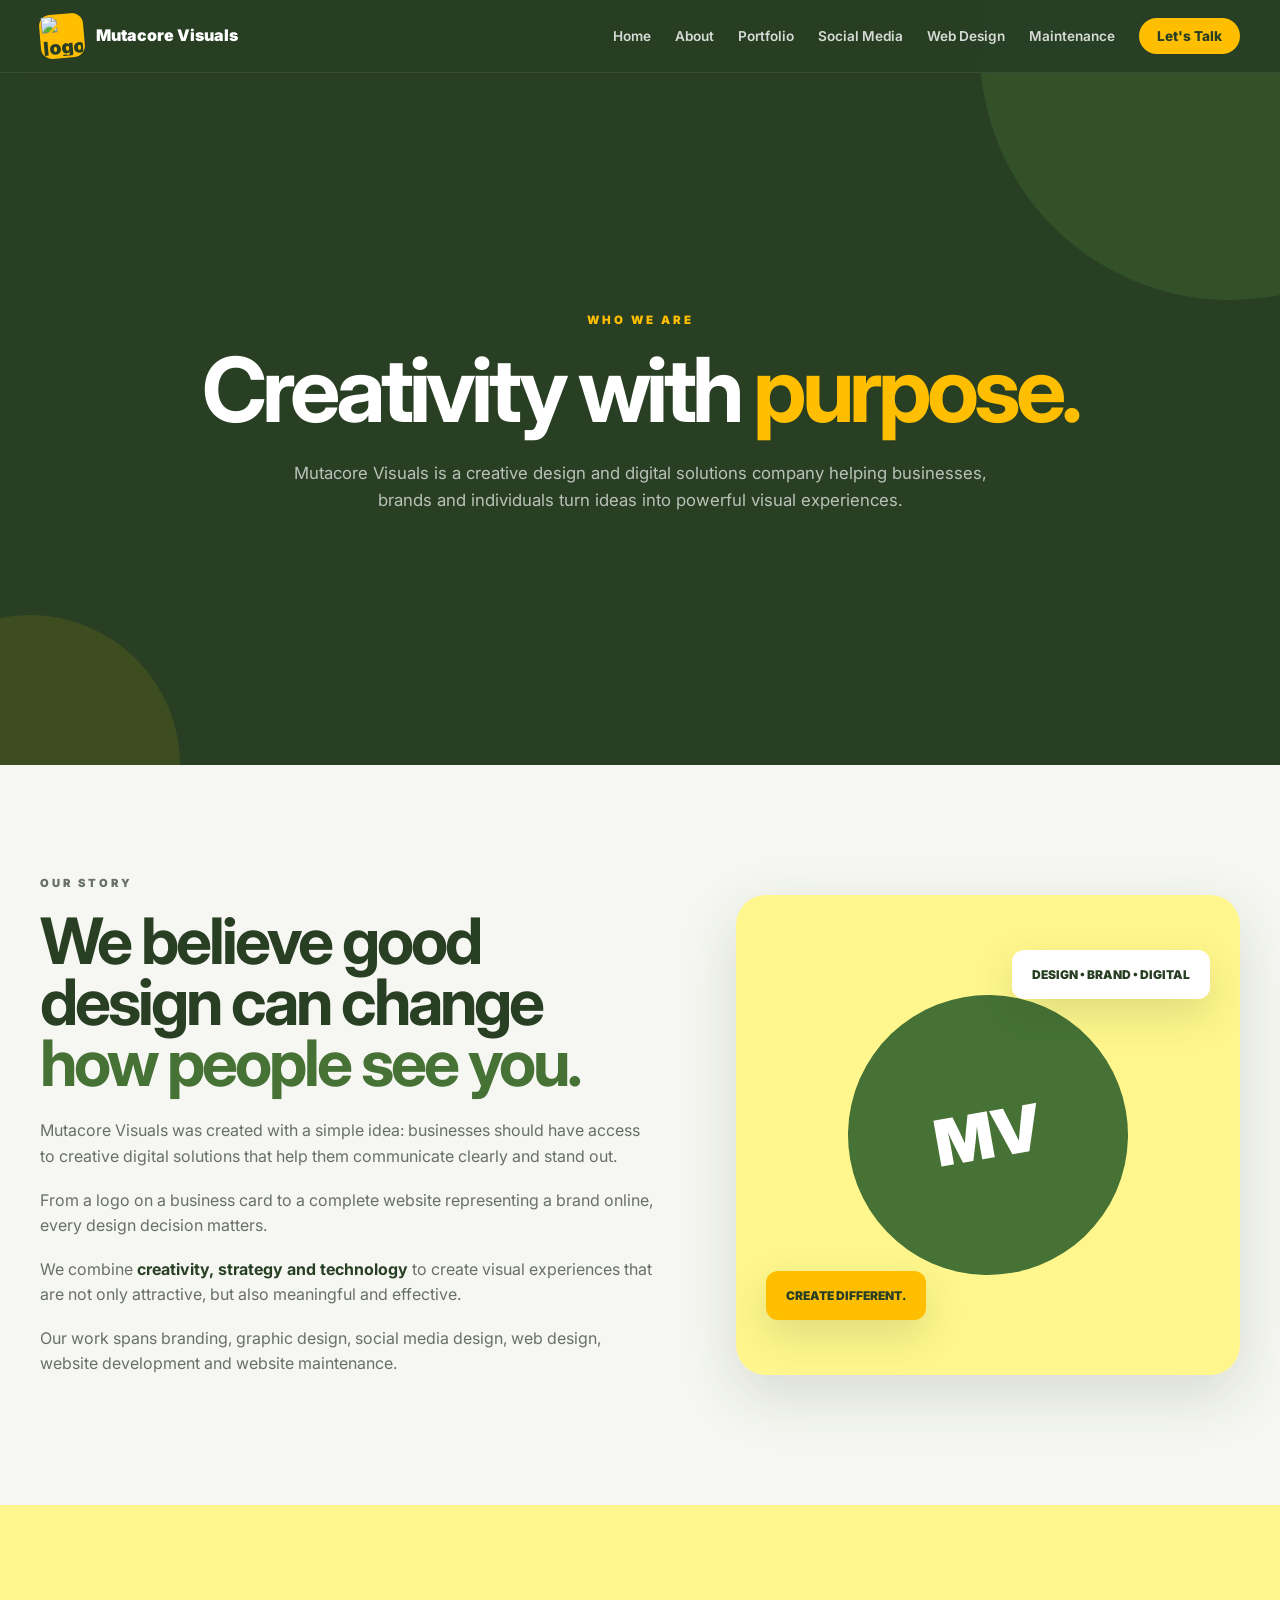
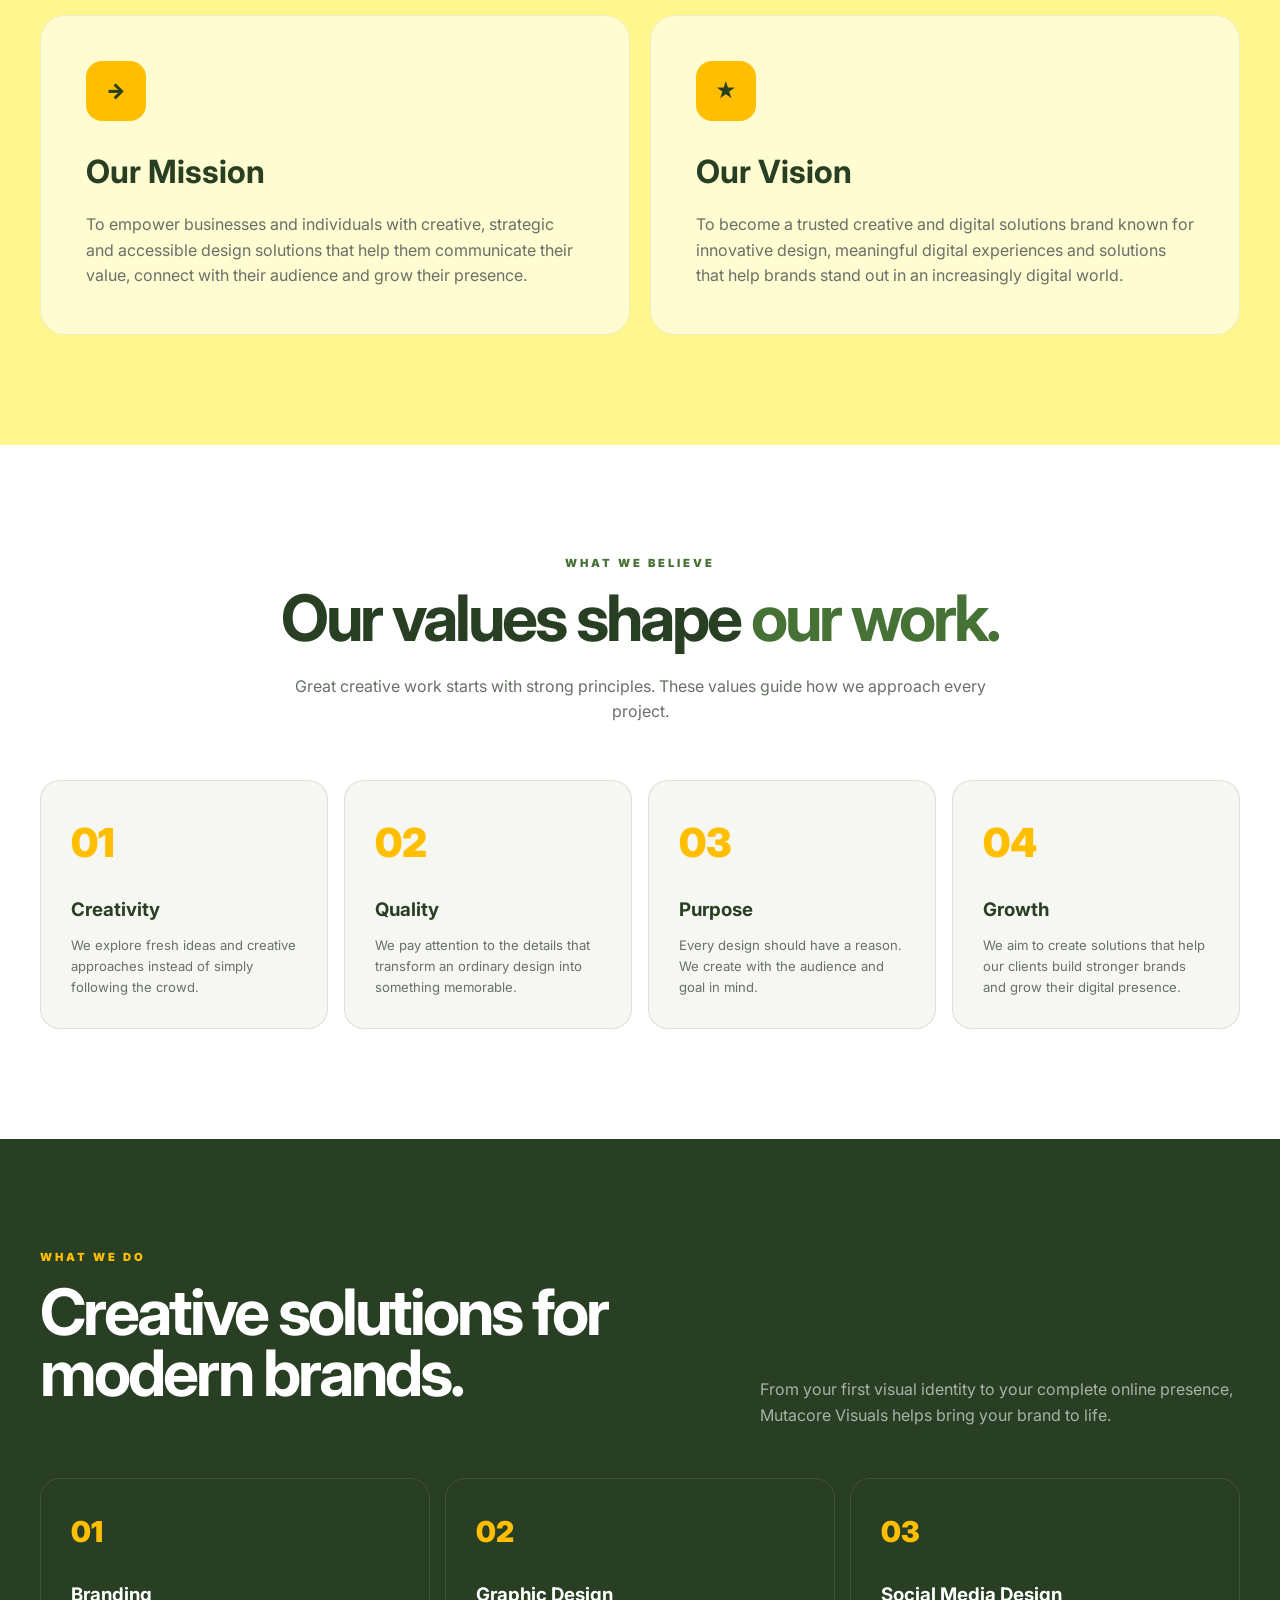
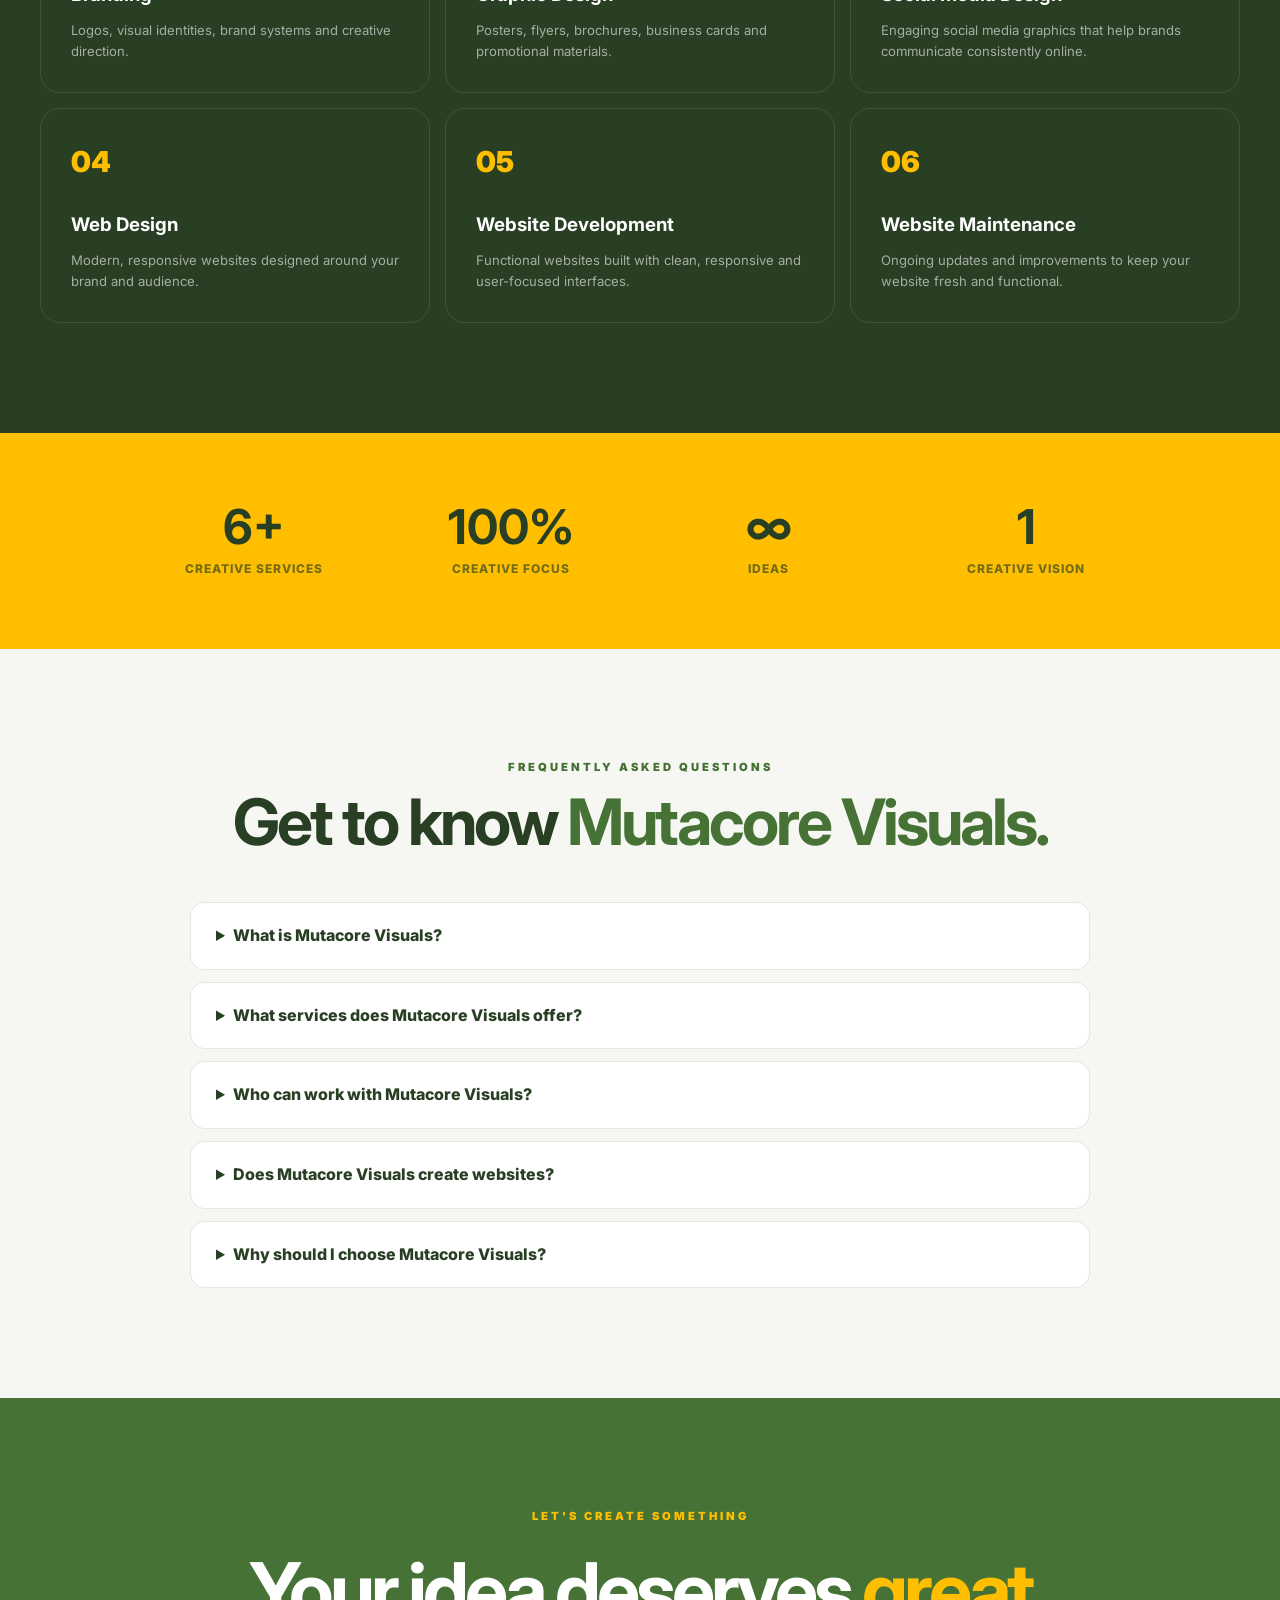
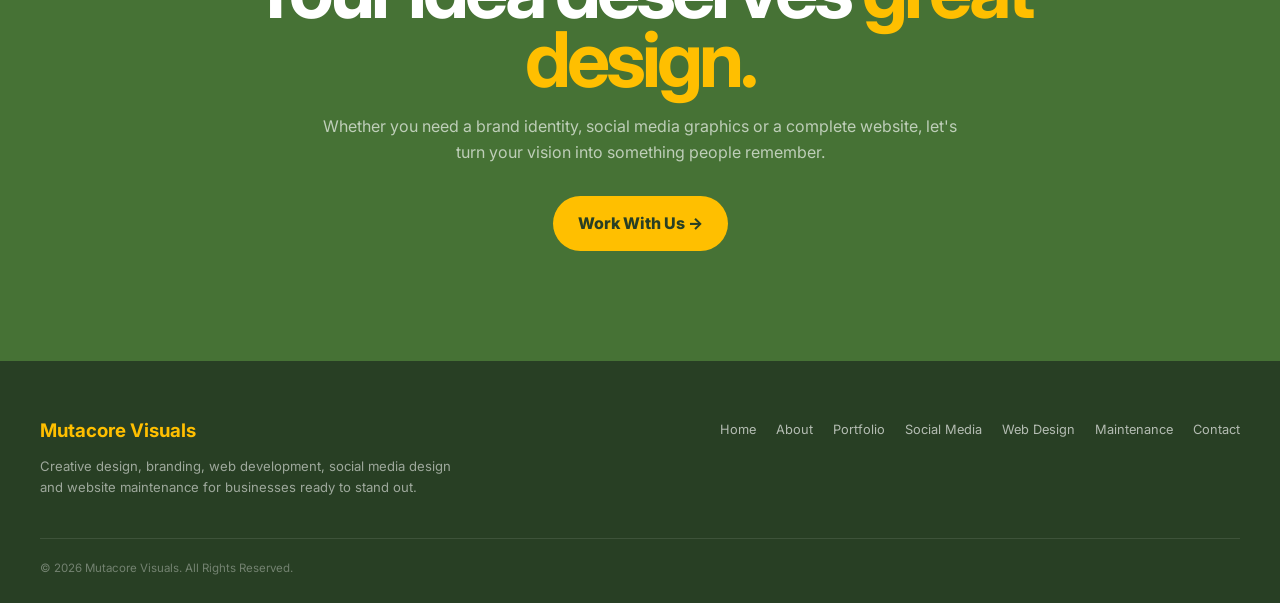
==== aboutus.html @ 016a48d6 "Add files via upload" ====
<!DOCTYPE html>
<html lang="en">

<head>

    <!-- =====================================================
         BASIC SEO
    ====================================================== -->

    <meta charset="UTF-8">

    <meta name="viewport" content="width=device-width, initial-scale=1.0">

    <title>About Us | Mutacore Visuals</title>

    <meta name="description"
        content="Learn about Mutacore Visuals, a creative design and digital solutions company specializing in branding, graphic design, social media design, web design and website maintenance.">

    <meta name="keywords"
        content="Mutacore Visuals, graphic design Kenya, web design Kenya, branding Kenya, social media design, website development, creative agency Kenya">

    <meta name="author"
        content="Mutacore Visuals">

    <meta name="robots"
        content="index, follow">

    <meta name="theme-color"
        content="#283F24">


    <!-- =====================================================
         OPEN GRAPH
    ====================================================== -->

    <meta property="og:title"
        content="About Mutacore Visuals">

    <meta property="og:description"
        content="Discover the story, mission, vision and creative approach behind Mutacore Visuals.">

    <meta property="og:type"
        content="website">

    <meta property="og:site_name"
        content="Mutacore Visuals">


    <!-- =====================================================
         CANONICAL
    ====================================================== -->

    <link rel="canonical"
        href="https://www.mutacorevisuals.com/aboutus.html">


    <!-- =====================================================
         GOOGLE FONT
    ====================================================== -->

    <link rel="preconnect"
        href="https://fonts.googleapis.com">

    <link rel="preconnect"
        href="https://fonts.gstatic.com"
        crossorigin>

    <link
        href="https://fonts.googleapis.com/css2?family=Inter:wght@400;500;600;700;800;900&display=swap"
        rel="stylesheet">


    <!-- =====================================================
         AEO / STRUCTURED DATA
    ====================================================== -->

    <script type="application/ld+json">

    {
        "@context": "https://schema.org",

        "@type": "Organization",

        "name": "Mutacore Visuals",

        "description": "Creative design and digital solutions company specializing in branding, graphic design, social media design, web design and website maintenance.",

        "areaServed": "Kenya",

        "knowsAbout": [
            "Graphic Design",
            "Branding",
            "Web Design",
            "Website Development",
            "Social Media Design",
            "Website Maintenance"
        ]

    }

    </script>


    <!-- =====================================================
         CSS
    ====================================================== -->

    <style>

        /* =====================================================
           BRAND COLORS
        ====================================================== */

        :root {

            --gold: #FFBF00;

            --cream: #FFF78D;

            --green: #467235;

            --dark-green: #283F24;

            --white: #ffffff;

            --light: #f6f7f2;

            --gray: #687067;

            --border:
                rgba(40,63,36,0.12);

            --shadow:
                0 20px 60px rgba(40,63,36,0.15);

        }


        /* =====================================================
           RESET
        ====================================================== */

        * {

            margin: 0;

            padding: 0;

            box-sizing: border-box;

        }


        html {

            scroll-behavior: smooth;

        }


        body {

            font-family:
                "Inter",
                sans-serif;

            background:
                var(--light);

            color:
                var(--dark-green);

            line-height:
                1.6;

            overflow-x:
                hidden;

        }


        a {

            text-decoration:
                none;

            color:
                inherit;

        }


        /* =====================================================
           NAVBAR
        ====================================================== */

        .navbar {

            position:
                fixed;

            top:
                0;

            left:
                0;

            width:
                100%;

            z-index:
                1000;

            background:
                rgba(40,63,36,0.95);

            backdrop-filter:
                blur(15px);

            border-bottom:
                1px solid
                rgba(255,255,255,0.08);

        }


        .nav-container {

            max-width:
                1250px;

            margin:
                auto;

            padding:
                14px 25px;

            display:
                flex;

            align-items:
                center;

            justify-content:
                space-between;

        }


        .logo {

            display:
                flex;

            align-items:
                center;

            gap:
                12px;

            color:
                white;

            font-weight:
                900;

        }


        .logo-symbol {

            width:
                44px;

            height:
                44px;

            display:
                grid;

            place-items:
                center;

            background:
                var(--gold);

            color:
                var(--dark-green);

            border-radius:
                11px;

            font-size:
                1.2rem;

            transform:
                rotate(-5deg);

            transition:
                0.3s;

        }


        .logo:hover .logo-symbol {

            transform:
                rotate(5deg)
                scale(1.08);

        }


        .nav-links {

            display:
                flex;

            align-items:
                center;

            gap:
                24px;

            list-style:
                none;

        }


        .nav-links a {

            color:
                rgba(255,255,255,0.82);

            font-size:
                0.85rem;

            font-weight:
                600;

            transition:
                0.3s;

        }


        .nav-links a:hover {

            color:
                var(--gold);

        }


        .nav-contact {

            background:
                var(--gold);

            color:
                var(--dark-green) !important;

            padding:
                10px 18px;

            border-radius:
                30px;

            font-weight:
                800 !important;

        }


        /* =====================================================
           HERO
        ====================================================== */

        .hero {

            min-height:
                85vh;

            padding:
                150px 25px 90px;

            background:
                var(--dark-green);

            color:
                white;

            position:
                relative;

            overflow:
                hidden;

            display:
                flex;

            align-items:
                center;

        }


        .hero::before {

            content:
                "";

            position:
                absolute;

            width:
                500px;

            height:
                500px;

            border-radius:
                50%;

            background:
                var(--green);

            opacity:
                0.35;

            right:
                -200px;

            top:
                -200px;

            animation:
                floatCircle 8s ease-in-out infinite;

        }


        .hero::after {

            content:
                "";

            position:
                absolute;

            width:
                300px;

            height:
                300px;

            border-radius:
                50%;

            background:
                var(--gold);

            opacity:
                0.1;

            left:
                -120px;

            bottom:
                -150px;

        }


        .hero-container {

            max-width:
                1200px;

            width:
                100%;

            margin:
                auto;

            position:
                relative;

            z-index:
                2;

            text-align:
                center;

        }


        .hero-label {

            color:
                var(--gold);

            font-size:
                0.72rem;

            font-weight:
                900;

            letter-spacing:
                3px;

            text-transform:
                uppercase;

            margin-bottom:
                20px;

            animation:
                fadeUp 0.8s ease forwards;

        }


        .hero h1 {

            max-width:
                1000px;

            margin:
                auto;

            font-size:
                clamp(3.3rem,7vw,7rem);

            line-height:
                0.9;

            letter-spacing:
                -5px;

            animation:
                fadeUp 0.8s ease 0.1s forwards;

            opacity:
                0;

        }


        .hero h1 span {

            color:
                var(--gold);

        }


        .hero p {

            max-width:
                700px;

            margin:
                30px auto 0;

            color:
                rgba(255,255,255,0.68);

            font-size:
                1.05rem;

            animation:
                fadeUp 0.8s ease 0.25s forwards;

            opacity:
                0;

        }


        /* =====================================================
           COMMON SECTION
        ====================================================== */

        .section {

            padding:
                110px 25px;

        }


        .container {

            max-width:
                1200px;

            margin:
                auto;

        }


        .label {

            color:
                var(--green);

            font-size:
                0.7rem;

            text-transform:
                uppercase;

            letter-spacing:
                3px;

            font-weight:
                900;

            margin-bottom:
                15px;

        }


        .section-title {

            font-size:
                clamp(2.5rem,5vw,4.5rem);

            line-height:
                0.95;

            letter-spacing:
                -3px;

            margin-bottom:
                25px;

        }


        .section-text {

            color:
                var(--gray);

            max-width:
                700px;

        }


        /* =====================================================
           STORY
        ====================================================== */

        .story {

            background:
                var(--light);

        }


        .story-grid {

            display:
                grid;

            grid-template-columns:
                1.1fr 0.9fr;

            gap:
                80px;

            align-items:
                center;

        }


        .story-content p {

            color:
                var(--gray);

            margin-bottom:
                18px;

        }


        .story-content strong {

            color:
                var(--dark-green);

        }


        .story-visual {

            min-height:
                480px;

            background:
                var(--cream);

            border-radius:
                30px;

            position:
                relative;

            overflow:
                hidden;

            display:
                flex;

            align-items:
                center;

            justify-content:
                center;

            box-shadow:
                var(--shadow);

        }


        .visual-circle {

            width:
                280px;

            height:
                280px;

            border-radius:
                50%;

            background:
                var(--green);

            display:
                grid;

            place-items:
                center;

            color:
                white;

            font-size:
                4rem;

            font-weight:
                900;

            transform:
                rotate(-10deg);

            animation:
                visualFloat 5s ease-in-out infinite;

        }


        .visual-small {

            position:
                absolute;

            padding:
                15px 20px;

            border-radius:
                12px;

            background:
                white;

            color:
                var(--dark-green);

            font-size:
                0.75rem;

            font-weight:
                900;

            box-shadow:
                0 15px 40px
                rgba(40,63,36,0.15);

        }


        .visual-one {

            top:
                55px;

            right:
                30px;

            animation:
                smallFloat 4s ease-in-out infinite;

        }


        .visual-two {

            bottom:
                55px;

            left:
                30px;

            background:
                var(--gold);

            animation:
                smallFloat 4s ease-in-out 1s infinite;

        }


        /* =====================================================
           MISSION & VISION
        ====================================================== */

        .mission {

            background:
                var(--cream);

        }


        .mission-grid {

            display:
                grid;

            grid-template-columns:
                1fr 1fr;

            gap:
                20px;

        }


        .mission-card {

            background:
                rgba(255,255,255,0.6);

            padding:
                45px;

            border-radius:
                25px;

            border:
                1px solid
                rgba(40,63,36,0.08);

            transition:
                0.4s;

        }


        .mission-card:hover {

            background:
                white;

            transform:
                translateY(-10px);

            box-shadow:
                var(--shadow);

        }


        .mission-icon {

            width:
                60px;

            height:
                60px;

            background:
                var(--gold);

            display:
                grid;

            place-items:
                center;

            border-radius:
                16px;

            font-size:
                1.3rem;

            font-weight:
                900;

            margin-bottom:
                25px;

        }


        .mission-card h2 {

            font-size:
                2rem;

            margin-bottom:
                15px;

        }


        .mission-card p {

            color:
                var(--gray);

        }


        /* =====================================================
           VALUES
        ====================================================== */

        .values {

            background:
                white;

        }


        .values-heading {

            text-align:
                center;

            max-width:
                750px;

            margin:
                0 auto 55px;

        }


        .values-grid {

            display:
                grid;

            grid-template-columns:
                repeat(4,1fr);

            gap:
                16px;

        }


        .value-card {

            padding:
                30px;

            background:
                var(--light);

            border-radius:
                20px;

            transition:
                0.4s;

            border:
                1px solid
                var(--border);

        }


        .value-card:hover {

            background:
                var(--dark-green);

            color:
                white;

            transform:
                translateY(-10px);

        }


        .value-number {

            font-size:
                2.5rem;

            color:
                var(--gold);

            font-weight:
                900;

            margin-bottom:
                20px;

        }


        .value-card h3 {

            margin-bottom:
                10px;

        }


        .value-card p {

            color:
                var(--gray);

            font-size:
                0.82rem;

        }


        .value-card:hover p {

            color:
                rgba(255,255,255,0.65);

        }


        /* =====================================================
           SERVICES
        ====================================================== */

        .services {

            background:
                var(--dark-green);

            color:
                white;

        }


        .services .label {

            color:
                var(--gold);

        }


        .services-intro {

            display:
                flex;

            justify-content:
                space-between;

            align-items:
                end;

            gap:
                30px;

            margin-bottom:
                50px;

        }


        .services-intro p {

            max-width:
                480px;

            color:
                rgba(255,255,255,0.6);

        }


        .services-grid {

            display:
                grid;

            grid-template-columns:
                repeat(3,1fr);

            gap:
                15px;

        }


        .service-card {

            padding:
                30px;

            border:
                1px solid
                rgba(255,255,255,0.1);

            border-radius:
                20px;

            transition:
                0.4s;

        }


        .service-card:hover {

            background:
                var(--green);

            transform:
                translateY(-8px);

        }


        .service-card span {

            display:
                block;

            color:
                var(--gold);

            font-size:
                1.8rem;

            font-weight:
                900;

            margin-bottom:
                25px;

        }


        .service-card h3 {

            margin-bottom:
                10px;

        }


        .service-card p {

            color:
                rgba(255,255,255,0.58);

            font-size:
                0.82rem;

        }


        /* =====================================================
           STATS
        ====================================================== */

        .stats {

            background:
                var(--gold);

            padding:
                70px 25px;

        }


        .stats-grid {

            max-width:
                1000px;

            margin:
                auto;

            display:
                grid;

            grid-template-columns:
                repeat(4,1fr);

            gap:
                30px;

            text-align:
                center;

        }


        .stat h3 {

            font-size:
                3rem;

            line-height:
                1;

            color:
                var(--dark-green);

        }


        .stat p {

            font-size:
                0.75rem;

            text-transform:
                uppercase;

            letter-spacing:
                1px;

            font-weight:
                800;

            color:
                rgba(40,63,36,0.65);

            margin-top:
                8px;

        }


        /* =====================================================
           FAQ
        ====================================================== */

        .faq {

            background:
                var(--light);

        }


        .faq-heading {

            text-align:
                center;

            margin-bottom:
                50px;

        }


        .faq-grid {

            max-width:
                900px;

            margin:
                auto;

            display:
                grid;

            gap:
                12px;

        }


        details {

            background:
                white;

            border:
                1px solid
                var(--border);

            border-radius:
                15px;

            padding:
                20px 25px;

            transition:
                0.3s;

        }


        details:hover {

            border-color:
                var(--green);

        }


        summary {

            font-weight:
                800;

            cursor:
                pointer;

        }


        details p {

            color:
                var(--gray);

            font-size:
                0.85rem;

            margin-top:
                15px;

        }


        /* =====================================================
           CTA
        ====================================================== */

        .cta {

            background:
                var(--green);

            color:
                white;

            text-align:
                center;

            padding:
                110px 25px;

        }


        .cta h2 {

            max-width:
                850px;

            margin:
                auto auto 20px;

            font-size:
                clamp(2.8rem,6vw,6rem);

            line-height:
                0.9;

            letter-spacing:
                -4px;

        }


        .cta h2 span {

            color:
                var(--gold);

        }


        .cta p {

            max-width:
                650px;

            margin:
                auto auto 30px;

            color:
                rgba(255,255,255,0.65);

        }


        .btn {

            display:
                inline-flex;

            padding:
                15px 25px;

            border-radius:
                50px;

            font-weight:
                800;

            background:
                var(--gold);

            color:
                var(--dark-green);

            transition:
                0.3s;

        }


        .btn:hover {

            transform:
                translateY(-5px);

            box-shadow:
                0 15px 35px
                rgba(255,191,0,0.3);

        }


        /* =====================================================
           FOOTER
        ====================================================== */

        footer {

            background:
                var(--dark-green);

            color:
                white;

            padding:
                55px 25px 25px;

        }


        .footer-container {

            max-width:
                1200px;

            margin:
                auto;

            display:
                flex;

            justify-content:
                space-between;

            gap:
                40px;

            flex-wrap:
                wrap;

        }


        .footer-brand {

            max-width:
                420px;

        }


        .footer-brand h3 {

            color:
                var(--gold);

            margin-bottom:
                10px;

        }


        .footer-brand p {

            color:
                rgba(255,255,255,0.55);

            font-size:
                0.82rem;

        }


        .footer-links {

            list-style:
                none;

            display:
                flex;

            gap:
                20px;

            flex-wrap:
                wrap;

        }


        .footer-links a {

            color:
                rgba(255,255,255,0.65);

            font-size:
                0.8rem;

            transition:
                0.3s;

        }


        .footer-links a:hover {

            color:
                var(--gold);

        }


        .copyright {

            max-width:
                1200px;

            margin:
                40px auto 0;

            padding-top:
                20px;

            border-top:
                1px solid
                rgba(255,255,255,0.1);

            color:
                rgba(255,255,255,0.35);

            font-size:
                0.72rem;

        }


        /* =====================================================
           ANIMATIONS
        ====================================================== */

        @keyframes fadeUp {

            from {

                opacity:
                    0;

                transform:
                    translateY(35px);

            }

            to {

                opacity:
                    1;

                transform:
                    translateY(0);

            }

        }


        @keyframes floatCircle {

            0%,100% {

                transform:
                    translate(0,0);

            }

            50% {

                transform:
                    translate(-30px,30px);

            }

        }


        @keyframes visualFloat {

            0%,100% {

                transform:
                    rotate(-10deg)
                    translateY(0);

            }

            50% {

                transform:
                    rotate(-5deg)
                    translateY(-15px);

            }

        }


        @keyframes smallFloat {

            0%,100% {

                transform:
                    translateY(0);

            }

            50% {

                transform:
                    translateY(-15px);

            }

        }


        /* =====================================================
           TABLET
        ====================================================== */

        @media(max-width:950px) {

            .story-grid {

                grid-template-columns:
                    1fr;

            }


            .values-grid {

                grid-template-columns:
                    repeat(2,1fr);

            }


            .services-grid {

                grid-template-columns:
                    repeat(2,1fr);

            }


            .stats-grid {

                grid-template-columns:
                    repeat(2,1fr);

            }

        }


        /* =====================================================
           MOBILE
        ====================================================== */

        @media(max-width:650px) {

            .nav-links {

                display:
                    none;

            }


            .hero {

                min-height:
                    75vh;

            }


            .hero h1 {

                font-size:
                    3.5rem;

                letter-spacing:
                    -4px;

            }


            .section {

                padding:
                    80px 20px;

            }


            .story-visual {

                min-height:
                    350px;

            }


            .visual-circle {

                width:
                    210px;

                height:
                    210px;

            }


            .mission-grid {

                grid-template-columns:
                    1fr;

            }


            .values-grid {

                grid-template-columns:
                    1fr;

            }


            .services-intro {

                flex-direction:
                    column;

                align-items:
                    start;

            }


            .services-grid {

                grid-template-columns:
                    1fr;

            }


            .stats-grid {

                grid-template-columns:
                    1fr 1fr;

            }


            .footer-container {

                flex-direction:
                    column;

            }

        }


        /* =====================================================
           REDUCED MOTION
        ====================================================== */

        @media(prefers-reduced-motion: reduce) {

            * {

                animation:
                    none !important;

                scroll-behavior:
                    auto !important;

            }

        }

    </style>

</head>


<body>


    <!-- =====================================================
         NAVIGATION
    ====================================================== -->

    <header class="navbar">

        <nav class="nav-container">

            <a href="index.html"
               class="logo">

                <span class="logo-symbol">
                    <img src="images/MUTACORE LOGO NO BACKGROUND.png" alt="logo" width="40px" height="40px">
                </span>

                <span>
                    Mutacore Visuals
                </span>

            </a>


            <ul class="nav-links">

                <li>
                    <a href="index.html">
                        Home
                    </a>
                </li>

                <li>
                    <a href="aboutus.html">
                        About
                    </a>
                </li>

                <li>
                    <a href="portfolio.html">
                        Portfolio
                    </a>
                </li>

                <li>
                    <a href="socialmedia.html">
                        Social Media
                    </a>
                </li>

                <li>
                    <a href="webdesign.html">
                        Web Design
                    </a>
                </li>

                <li>
                    <a href="webmaintenance.html">
                        Maintenance
                    </a>
                </li>

                <li>
                    <a href="contactus.html"
                       class="nav-contact">
                        Let's Talk
                    </a>
                </li>

            </ul>

        </nav>

    </header>


    <main>


        <!-- =================================================
             HERO
        ================================================== -->

        <section class="hero">

            <div class="hero-container">

                <div class="hero-label">

                    Who We Are

                </div>


                <h1>

                    Creativity with
                    <span>
                        purpose.
                    </span>

                </h1>


                <p>

                    Mutacore Visuals is a creative design and
                    digital solutions company helping businesses,
                    brands and individuals turn ideas into powerful
                    visual experiences.

                </p>

            </div>

        </section>


        <!-- =================================================
             OUR STORY
        ================================================== -->

        <section class="section story">

            <div class="container story-grid">


                <div class="story-content">

                    <p class="label">
                        Our Story
                    </p>


                    <h2 class="section-title">

                        We believe good
                        design can change
                        <span style="color:var(--green);">
                            how people see you.
                        </span>

                    </h2>


                    <p>

                        Mutacore Visuals was created with a simple
                        idea: businesses should have access to
                        creative digital solutions that help them
                        communicate clearly and stand out.

                    </p>


                    <p>

                        From a logo on a business card to a complete
                        website representing a brand online, every
                        design decision matters.

                    </p>


                    <p>

                        We combine <strong>creativity, strategy and
                        technology</strong> to create visual
                        experiences that are not only attractive,
                        but also meaningful and effective.

                    </p>


                    <p>

                        Our work spans branding, graphic design,
                        social media design, web design, website
                        development and website maintenance.

                    </p>

                </div>


                <div class="story-visual">

                    <div class="visual-circle">
                        MV
                    </div>


                    <div class="visual-small visual-one">

                        DESIGN • BRAND • DIGITAL

                    </div>


                    <div class="visual-small visual-two">

                        CREATE DIFFERENT.

                    </div>

                </div>

            </div>

        </section>


        <!-- =================================================
             MISSION & VISION
        ================================================== -->

        <section class="section mission">

            <div class="container">


                <div class="mission-grid">


                    <article class="mission-card">

                        <div class="mission-icon">
                            →
                        </div>

                        <h2>
                            Our Mission
                        </h2>

                        <p>

                            To empower businesses and individuals
                            with creative, strategic and accessible
                            design solutions that help them communicate
                            their value, connect with their audience
                            and grow their presence.

                        </p>

                    </article>


                    <article class="mission-card">

                        <div class="mission-icon">
                            ★
                        </div>

                        <h2>
                            Our Vision
                        </h2>

                        <p>

                            To become a trusted creative and digital
                            solutions brand known for innovative
                            design, meaningful digital experiences
                            and solutions that help brands stand out
                            in an increasingly digital world.

                        </p>

                    </article>


                </div>

            </div>

        </section>


        <!-- =================================================
             CORE VALUES
        ================================================== -->

        <section class="section values">

            <div class="container">


                <div class="values-heading">

                    <p class="label">
                        What We Believe
                    </p>


                    <h2 class="section-title">

                        Our values shape
                        <span style="color:var(--green);">
                            our work.
                        </span>

                    </h2>


                    <p class="section-text"
                       style="margin:auto;">

                        Great creative work starts with strong
                        principles. These values guide how we
                        approach every project.

                    </p>

                </div>


                <div class="values-grid">


                    <article class="value-card">

                        <div class="value-number">
                            01
                        </div>

                        <h3>
                            Creativity
                        </h3>

                        <p>

                            We explore fresh ideas and creative
                            approaches instead of simply following
                            the crowd.

                        </p>

                    </article>


                    <article class="value-card">

                        <div class="value-number">
                            02
                        </div>

                        <h3>
                            Quality
                        </h3>

                        <p>

                            We pay attention to the details that
                            transform an ordinary design into
                            something memorable.

                        </p>

                    </article>


                    <article class="value-card">

                        <div class="value-number">
                            03
                        </div>

                        <h3>
                            Purpose
                        </h3>

                        <p>

                            Every design should have a reason.
                            We create with the audience and goal
                            in mind.

                        </p>

                    </article>


                    <article class="value-card">

                        <div class="value-number">
                            04
                        </div>

                        <h3>
                            Growth
                        </h3>

                        <p>

                            We aim to create solutions that help
                            our clients build stronger brands and
                            grow their digital presence.

                        </p>

                    </article>


                </div>

            </div>

        </section>


        <!-- =================================================
             SERVICES
        ================================================== -->

        <section class="section services">

            <div class="container">


                <div class="services-intro">

                    <div>

                        <p class="label">
                            What We Do
                        </p>

                        <h2 class="section-title">

                            Creative solutions
                            for modern brands.

                        </h2>

                    </div>


                    <p>

                        From your first visual identity to your
                        complete online presence, Mutacore Visuals
                        helps bring your brand to life.

                    </p>

                </div>


                <div class="services-grid">


                    <article class="service-card">

                        <span>
                            01
                        </span>

                        <h3>
                            Branding
                        </h3>

                        <p>

                            Logos, visual identities, brand systems
                            and creative direction.

                        </p>

                    </article>


                    <article class="service-card">

                        <span>
                            02
                        </span>

                        <h3>
                            Graphic Design
                        </h3>

                        <p>

                            Posters, flyers, brochures, business
                            cards and promotional materials.

                        </p>

                    </article>


                    <article class="service-card">

                        <span>
                            03
                        </span>

                        <h3>
                            Social Media Design
                        </h3>

                        <p>

                            Engaging social media graphics that help
                            brands communicate consistently online.

                        </p>

                    </article>


                    <article class="service-card">

                        <span>
                            04
                        </span>

                        <h3>
                            Web Design
                        </h3>

                        <p>

                            Modern, responsive websites designed
                            around your brand and audience.

                        </p>

                    </article>


                    <article class="service-card">

                        <span>
                            05
                        </span>

                        <h3>
                            Website Development
                        </h3>

                        <p>

                            Functional websites built with clean,
                            responsive and user-focused interfaces.

                        </p>

                    </article>


                    <article class="service-card">

                        <span>
                            06
                        </span>

                        <h3>
                            Website Maintenance
                        </h3>

                        <p>

                            Ongoing updates and improvements to
                            keep your website fresh and functional.

                        </p>

                    </article>


                </div>

            </div>

        </section>


        <!-- =================================================
             STATS
        ================================================== -->

        <section class="stats">

            <div class="stats-grid">


                <div class="stat">

                    <h3>
                        6+
                    </h3>

                    <p>
                        Creative Services
                    </p>

                </div>


                <div class="stat">

                    <h3>
                        100%
                    </h3>

                    <p>
                        Creative Focus
                    </p>

                </div>


                <div class="stat">

                    <h3>
                        ∞
                    </h3>

                    <p>
                        Ideas
                    </p>

                </div>


                <div class="stat">

                    <h3>
                        1
                    </h3>

                    <p>
                        Creative Vision
                    </p>

                </div>


            </div>

        </section>


        <!-- =================================================
             FAQ — AEO
        ================================================== -->

        <section class="section faq">

            <div class="container">


                <div class="faq-heading">

                    <p class="label">
                        Frequently Asked Questions
                    </p>

                    <h2 class="section-title">

                        Get to know
                        <span style="color:var(--green);">
                            Mutacore Visuals.
                        </span>

                    </h2>

                </div>


                <div class="faq-grid">


                    <details>

                        <summary>
                            What is Mutacore Visuals?
                        </summary>

                        <p>

                            Mutacore Visuals is a creative design
                            and digital solutions company providing
                            branding, graphic design, social media
                            design, web design, website development
                            and website maintenance services.

                        </p>

                    </details>


                    <details>

                        <summary>
                            What services does Mutacore Visuals offer?
                        </summary>

                        <p>

                            Our services include branding, logo design,
                            graphic design, social media design,
                            website design, website development and
                            website maintenance.

                        </p>

                    </details>


                    <details>

                        <summary>
                            Who can work with Mutacore Visuals?
                        </summary>

                        <p>

                            We work with businesses, startups,
                            organizations, professionals, creators
                            and individuals looking to improve their
                            visual identity or digital presence.

                        </p>

                    </details>


                    <details>

                        <summary>
                            Does Mutacore Visuals create websites?
                        </summary>

                        <p>

                            Yes. Mutacore Visuals provides website
                            design and development services focused
                            on creating modern, responsive and
                            user-friendly websites.

                        </p>

                    </details>


                    <details>

                        <summary>
                            Why should I choose Mutacore Visuals?
                        </summary>

                        <p>

                            We combine creativity, strategy and
                            technology to create visual and digital
                            solutions designed around each client's
                            goals and audience.

                        </p>

                    </details>


                </div>

            </div>

        </section>


        <!-- =================================================
             CTA
        ================================================== -->

        <section class="cta">

            <div class="container">

                <p class="label"
                   style="color:var(--gold);">

                    Let's Create Something

                </p>


                <h2>

                    Your idea deserves
                    <span>
                        great design.
                    </span>

                </h2>


                <p>

                    Whether you need a brand identity, social media
                    graphics or a complete website, let's turn your
                    vision into something people remember.

                </p>


                <a href="contactus.html"
                   class="btn">

                    Work With Us →

                </a>

            </div>

        </section>


    </main>


    <!-- =====================================================
         FOOTER
    ====================================================== -->

    <footer>

        <div class="footer-container">


            <div class="footer-brand">

                <h3>
                    Mutacore Visuals
                </h3>

                <p>

                    Creative design, branding, web development,
                    social media design and website maintenance
                    for businesses ready to stand out.

                </p>

            </div>


            <ul class="footer-links">

                <li>
                    <a href="index.html">
                        Home
                    </a>
                </li>

                <li>
                    <a href="aboutus.html">
                        About
                    </a>
                </li>

                <li>
                    <a href="portfolio.html">
                        Portfolio
                    </a>
                </li>

                <li>
                    <a href="socialmedia.html">
                        Social Media
                    </a>
                </li>

                <li>
                    <a href="webdesign.html">
                        Web Design
                    </a>
                </li>

                <li>
                    <a href="webmaintenance.html">
                        Maintenance
                    </a>
                </li>

                <li>
                    <a href="contactus.html">
                        Contact
                    </a>
                </li>

            </ul>

        </div>


        <div class="copyright">

            © 2026 Mutacore Visuals.
            All Rights Reserved.

        </div>

    </footer>


</body>

</html>
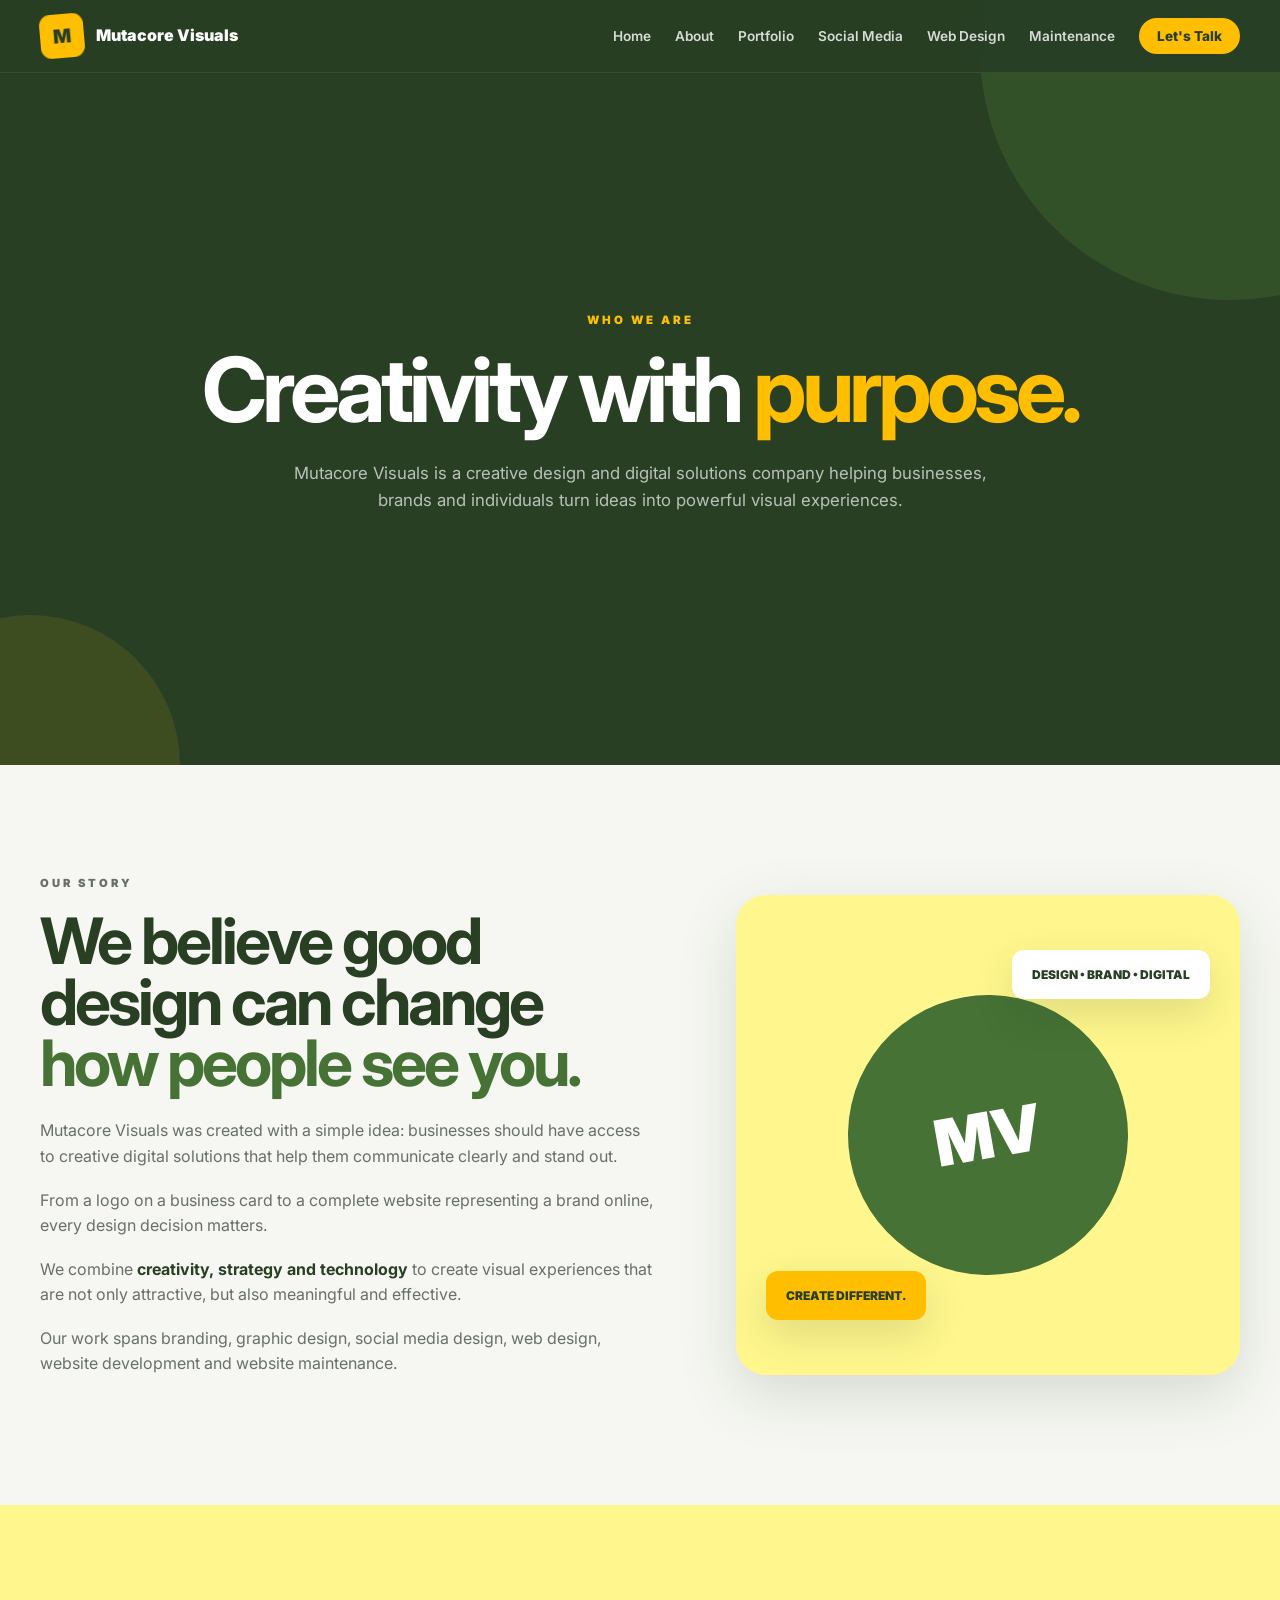
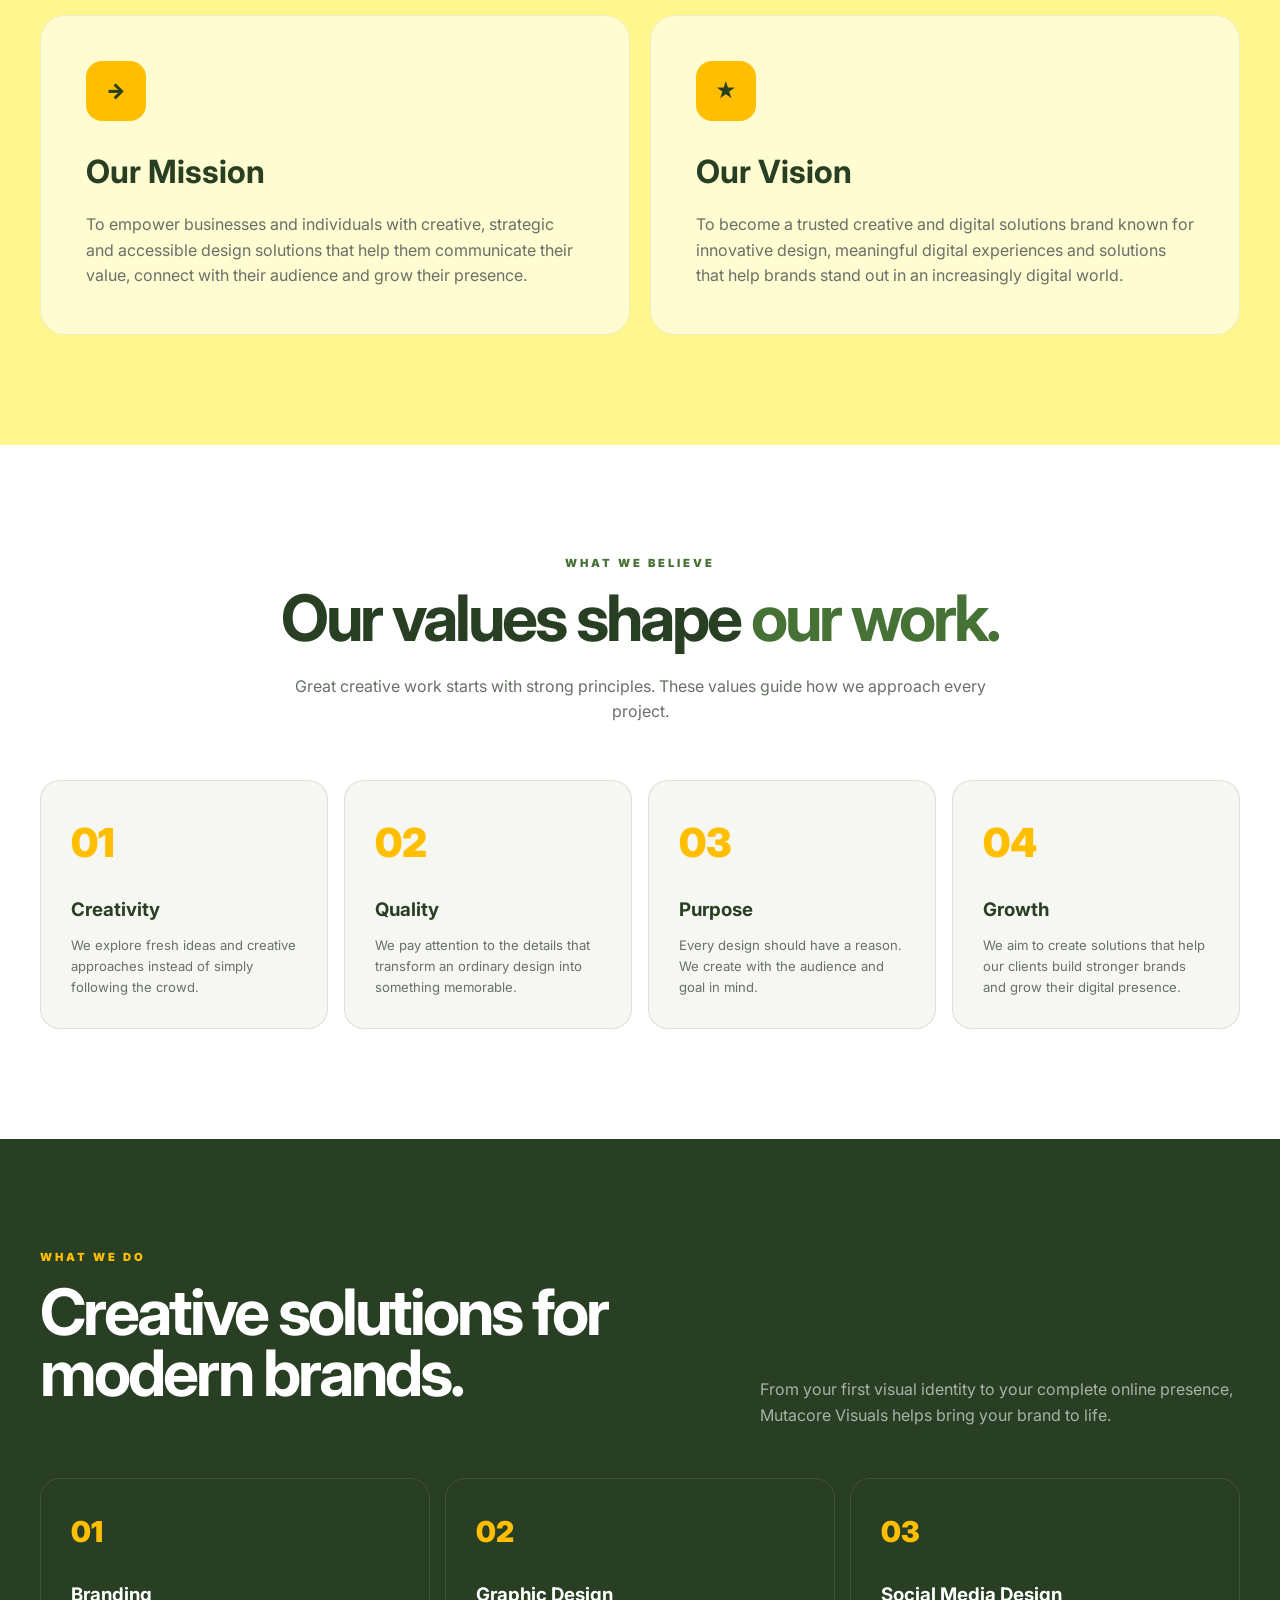
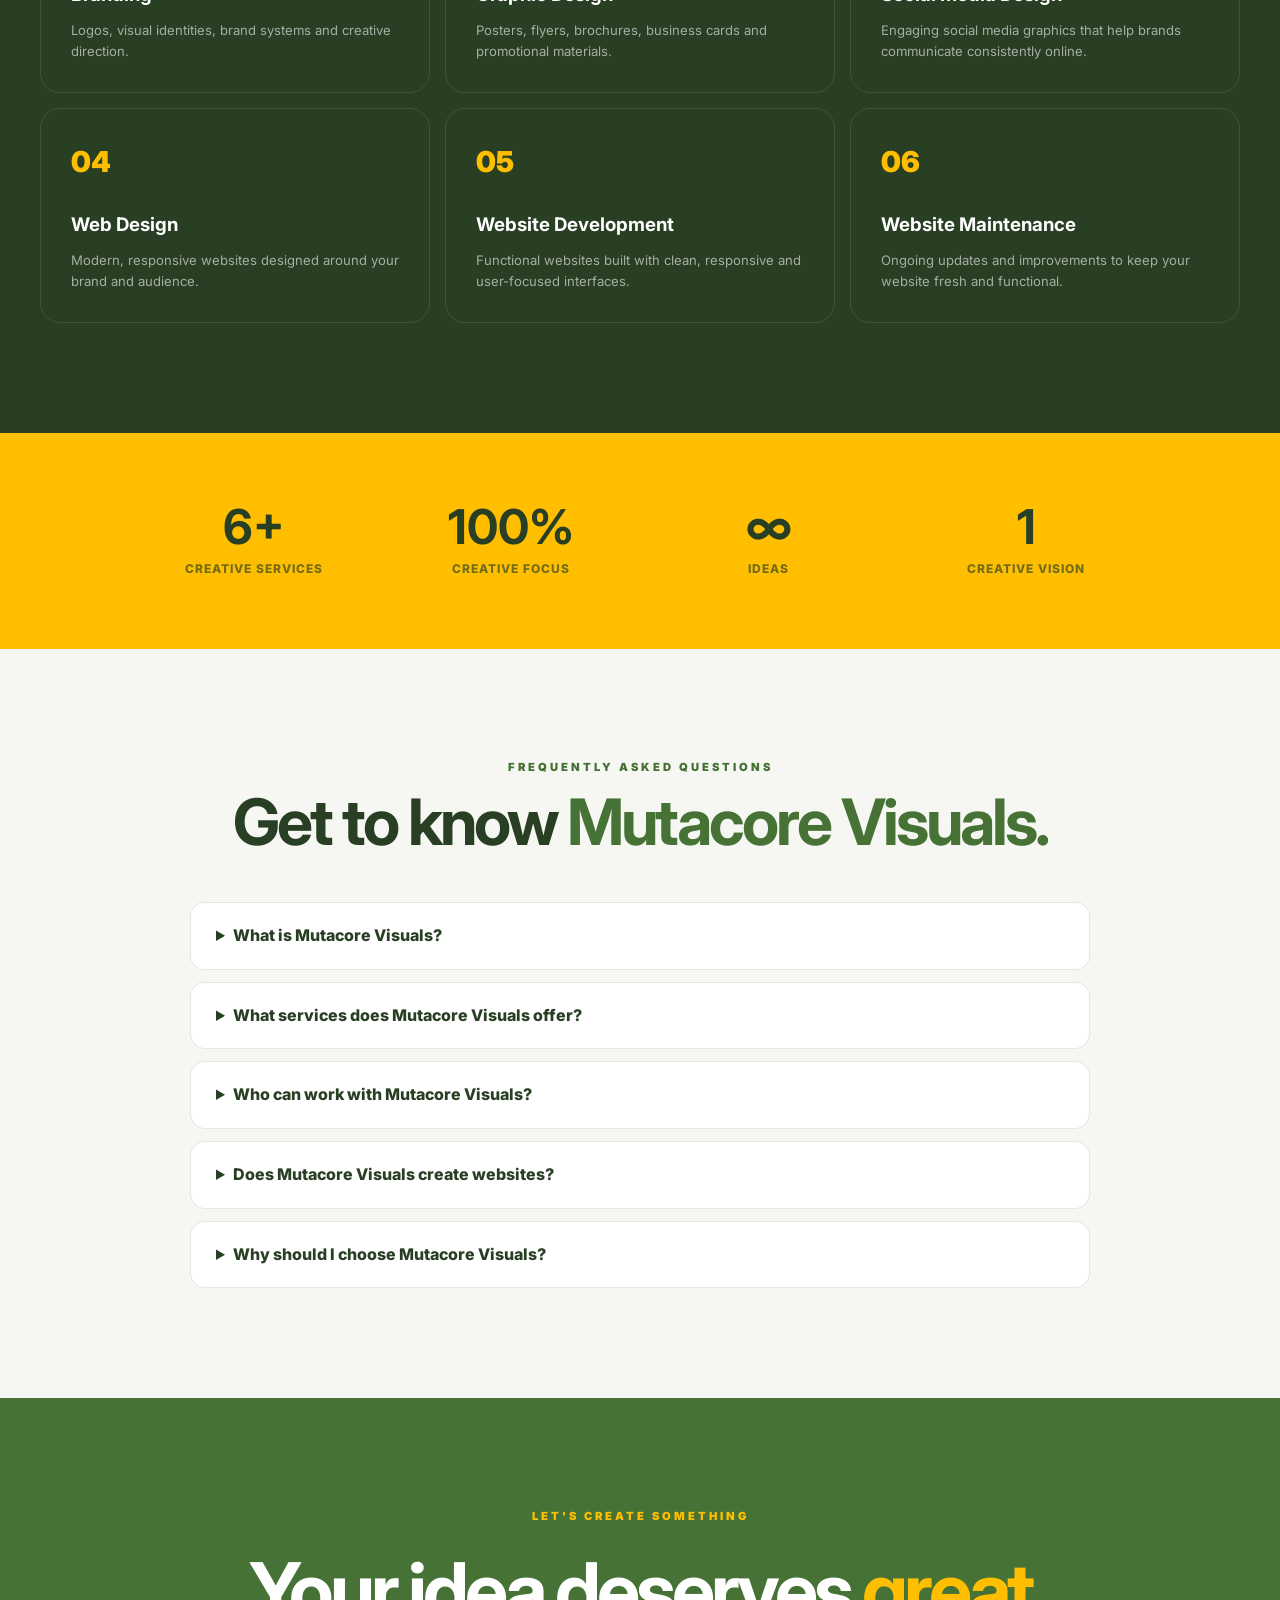
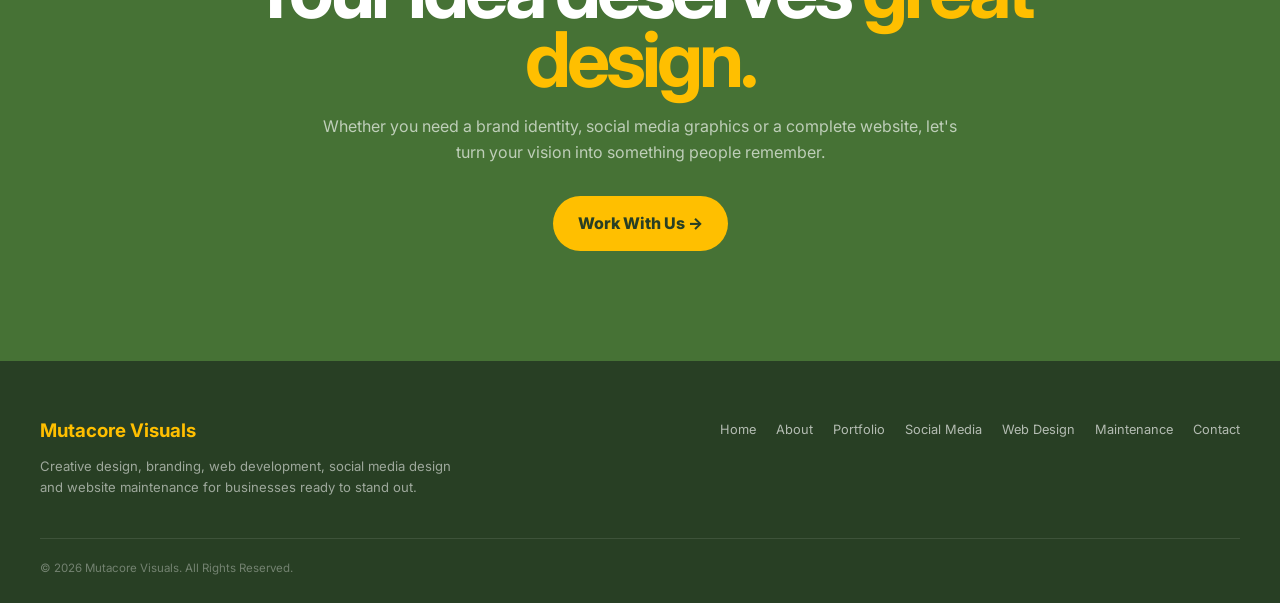
==== commit 7f9cb6fc: "Update aboutus.html" ====
--- a/aboutus.html
+++ b/aboutus.html
@@ -1882,7 +1882,7 @@
                class="logo">
 
                 <span class="logo-symbol">
-                    <img src="images/MUTACORE LOGO NO BACKGROUND.png" alt="logo" width="40px" height="40px">
+                    M
                 </span>
 
                 <span>
@@ -2776,4 +2776,4 @@
 
 </body>
 
-</html>+</html>
